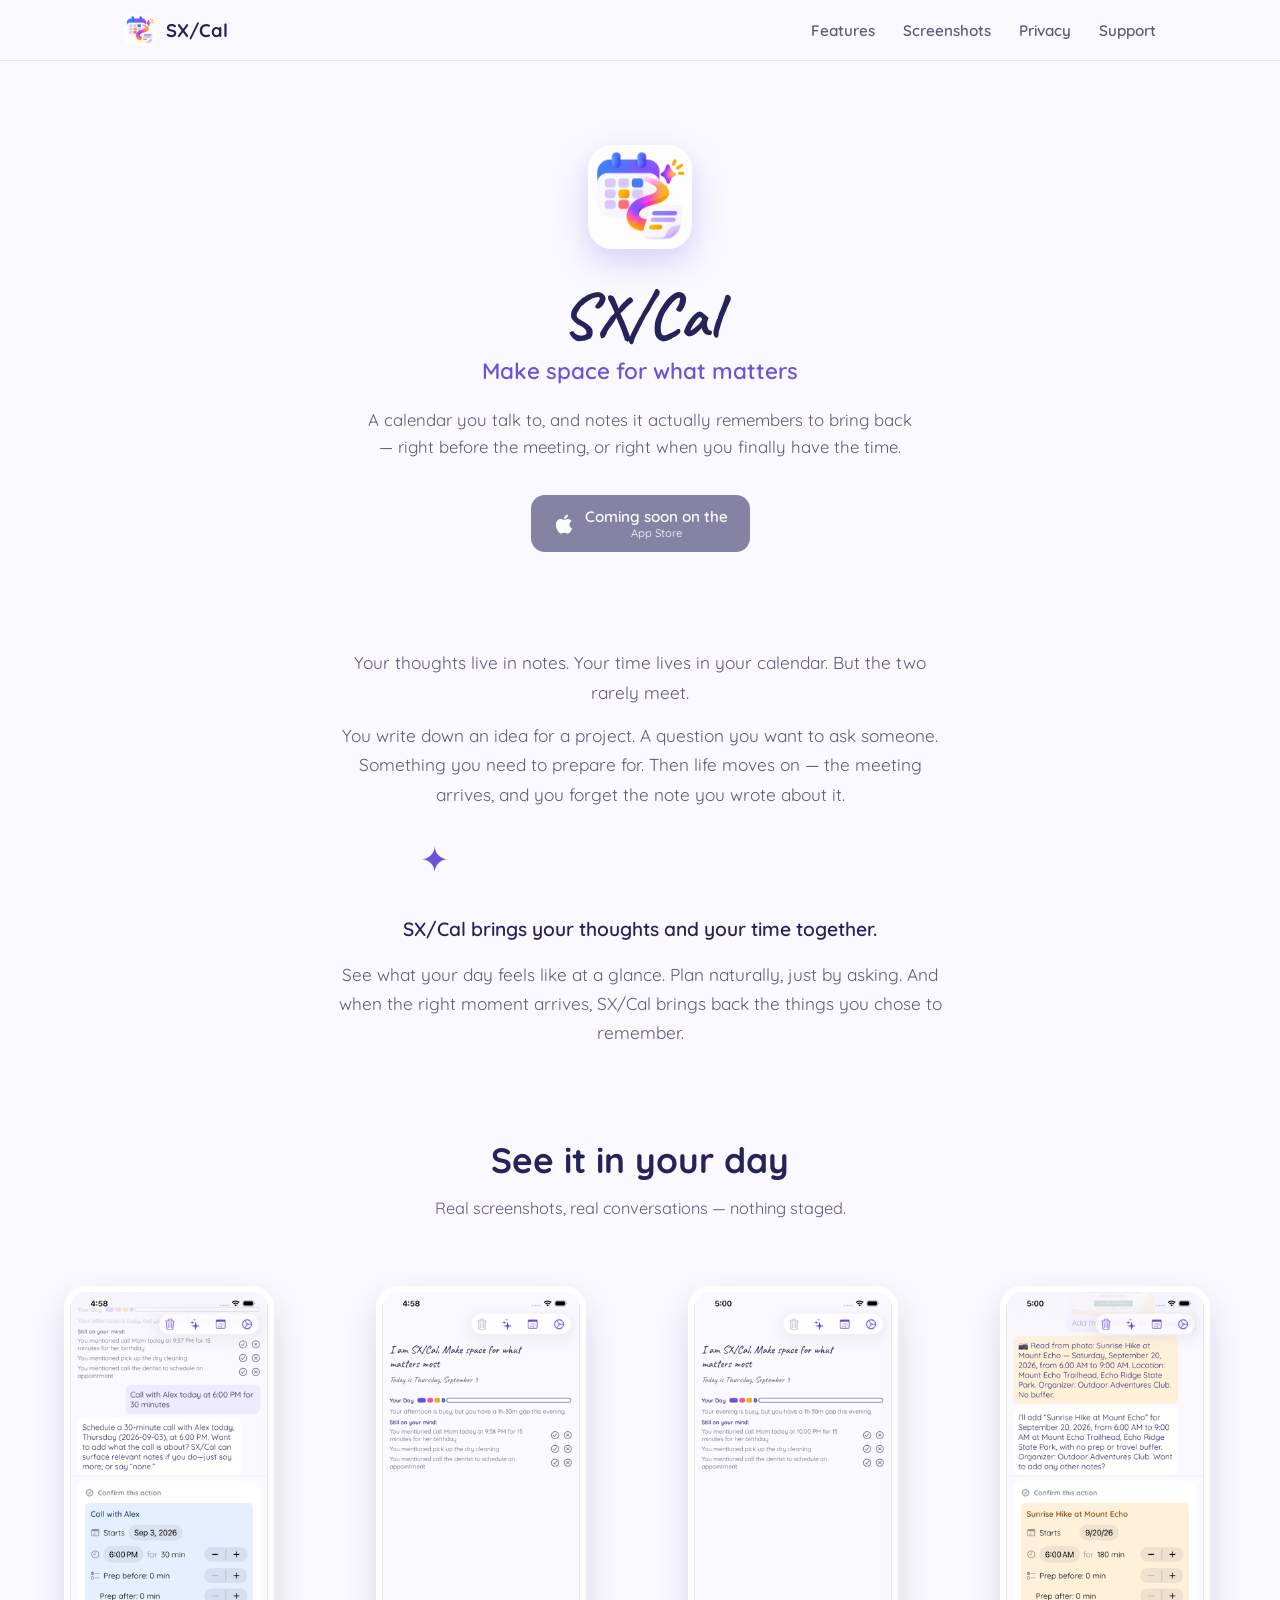
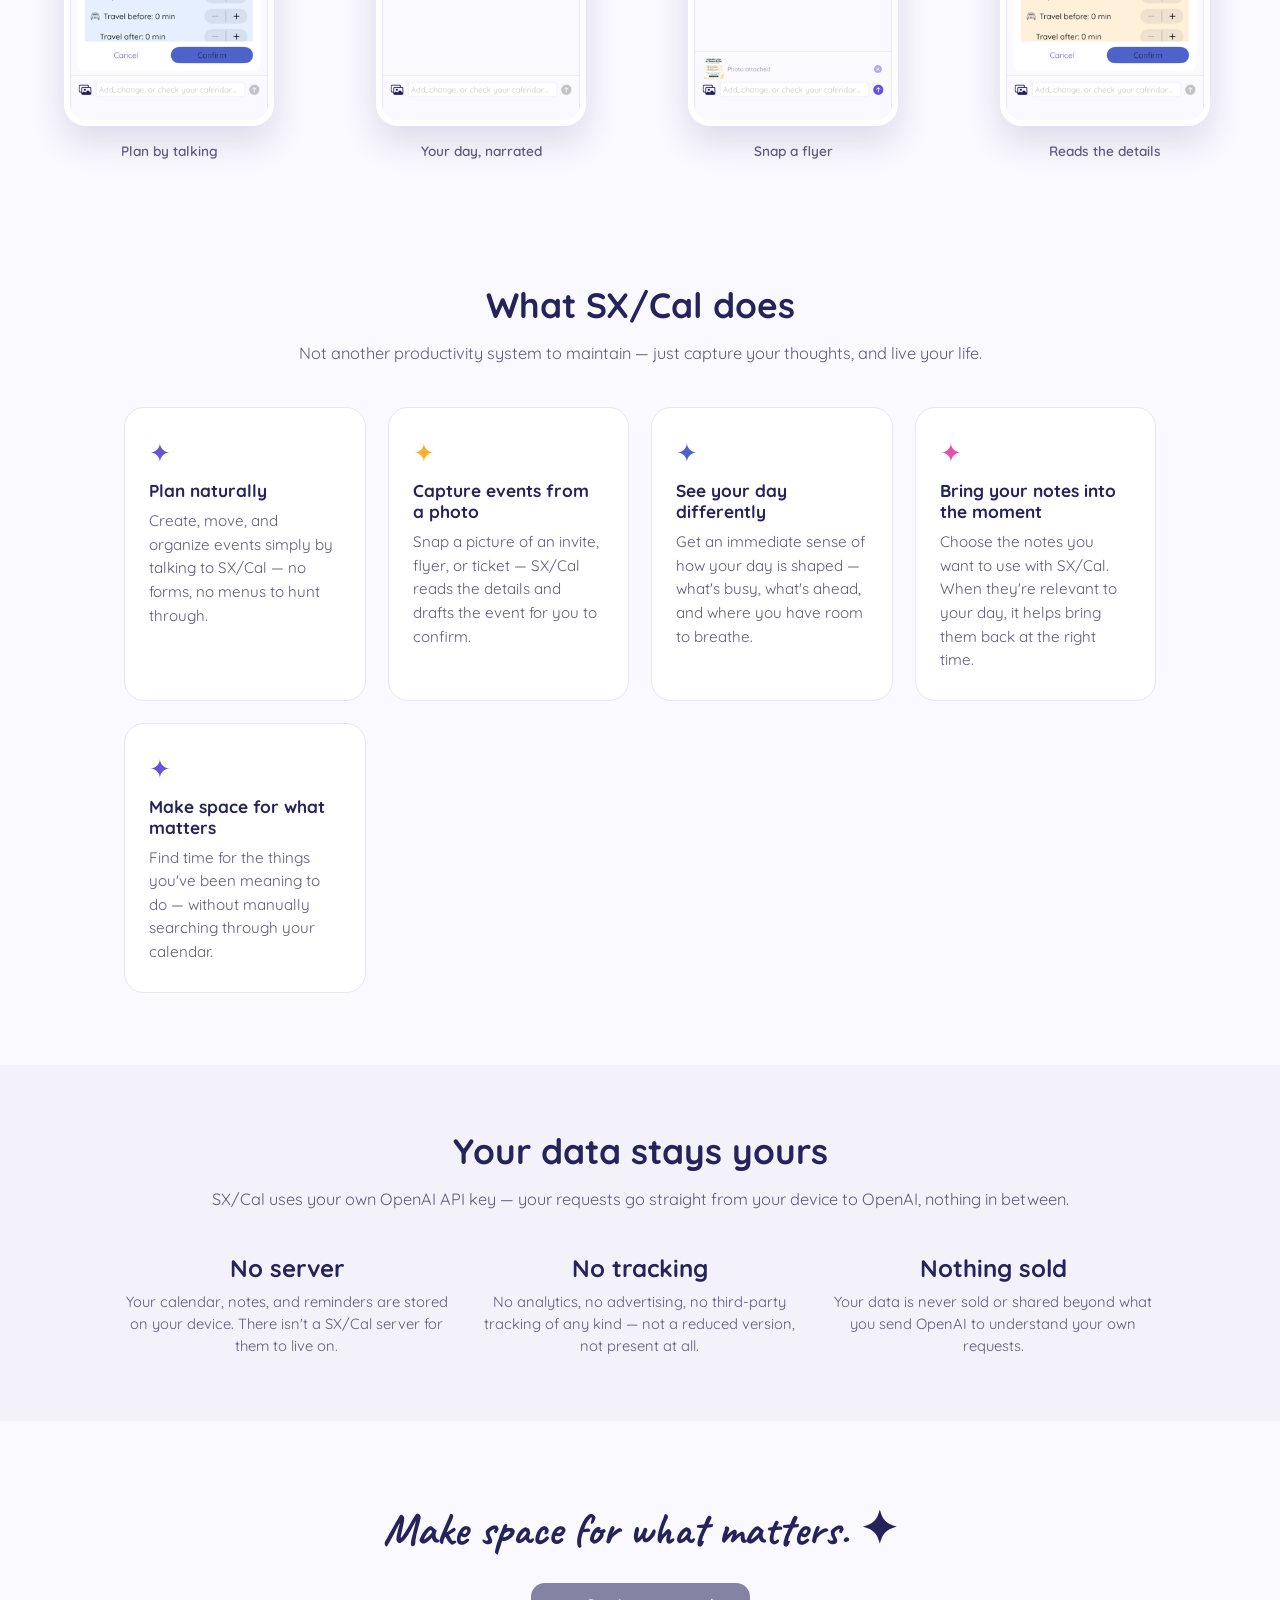
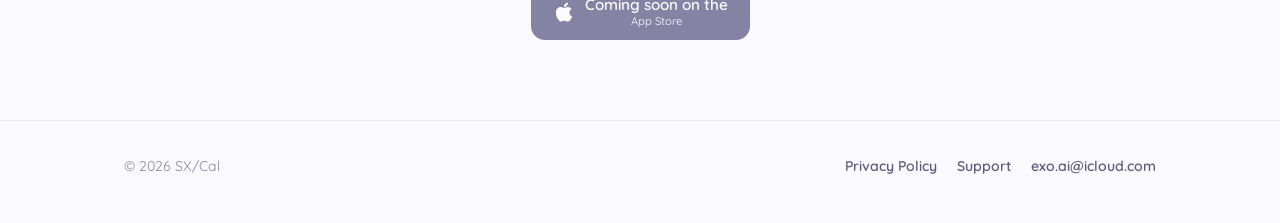
==== index.html @ a3d14779 "Initial site: marketing page, Privacy Policy, Support Marketing page (index.html) built from STORE_L" ====
<!DOCTYPE html>
<html lang="en">
<head>
<meta charset="UTF-8">
<meta name="viewport" content="width=device-width, initial-scale=1.0">
<title>SX/Cal — Make space for what matters</title>
<meta name="description" content="SX/Cal is a conversational calendar for iOS. Plan naturally, see your day at a glance, and bring your notes back into the moment they're relevant — with your own OpenAI key, nothing sold or tracked.">
<link rel="icon" type="image/png" href="assets/favicon-32.png">
<link rel="apple-touch-icon" href="assets/apple-touch-icon.png">
<link rel="preconnect" href="https://fonts.googleapis.com">
<link rel="preconnect" href="https://fonts.gstatic.com" crossorigin>
<link href="https://fonts.googleapis.com/css2?family=Quicksand:wght@400;500;600;700&family=Caveat:wght@600;700&display=swap" rel="stylesheet">
<style>
  :root {
    --indigo: #4E63C9;
    --purple: #6754D9;
    --pink: #E94EAF;
    --orange: #FFAF2D;
    --accent: var(--purple);

    --text-primary: #25235A;
    --text-secondary: #5E5B7A;
    --text-tertiary: #8B889F;

    --bg: #FAF9FF;
    --card: #FFFFFF;
    --subtle: #F3F1FA;
    --border: #E8E6F2;

    --font-body: 'Quicksand', -apple-system, BlinkMacSystemFont, sans-serif;
    --font-cursive: 'Caveat', cursive;
  }

  * { box-sizing: border-box; }

  html { scroll-behavior: smooth; }

  body {
    margin: 0;
    font-family: var(--font-body);
    background: var(--bg);
    color: var(--text-primary);
    -webkit-font-smoothing: antialiased;
    overflow-x: hidden;
  }

  a { color: var(--accent); }

  .wrap {
    max-width: 1080px;
    margin: 0 auto;
    padding: 0 24px;
  }

  /* ---------- Nav ---------- */
  nav {
    position: sticky;
    top: 0;
    z-index: 20;
    background: rgba(250, 249, 255, 0.85);
    backdrop-filter: blur(10px);
    -webkit-backdrop-filter: blur(10px);
    border-bottom: 1px solid var(--border);
  }
  .nav-inner {
    display: flex;
    align-items: center;
    justify-content: space-between;
    padding: 14px 24px;
    max-width: 1080px;
    margin: 0 auto;
  }
  .nav-brand {
    display: flex;
    align-items: center;
    gap: 10px;
    font-weight: 700;
    font-size: 1.15rem;
    color: var(--text-primary);
    text-decoration: none;
  }
  .nav-brand img { width: 32px; height: 32px; border-radius: 8px; }
  .nav-links {
    display: flex;
    gap: 28px;
    font-weight: 600;
    font-size: 0.95rem;
  }
  .nav-links a {
    color: var(--text-secondary);
    text-decoration: none;
  }
  .nav-links a:hover { color: var(--accent); }

  /* ---------- Hero ---------- */
  .hero {
    padding: 84px 0 56px;
    text-align: center;
  }
  .hero img.logo {
    width: 104px;
    height: 104px;
    border-radius: 24px;
    box-shadow: 0 12px 32px rgba(103, 84, 217, 0.25);
    margin-bottom: 28px;
  }
  .hero h1 {
    font-family: var(--font-cursive);
    font-weight: 700;
    font-size: clamp(2.6rem, 6vw, 4rem);
    margin: 0 0 6px;
    color: var(--text-primary);
    line-height: 1.1;
  }
  .hero .tagline {
    font-size: clamp(1.1rem, 2.4vw, 1.4rem);
    font-weight: 600;
    color: var(--accent);
    margin: 0 0 22px;
  }
  .hero .sub {
    max-width: 560px;
    margin: 0 auto 34px;
    color: var(--text-secondary);
    font-size: 1.05rem;
    line-height: 1.6;
  }

  .badge-row {
    display: flex;
    justify-content: center;
    gap: 14px;
    flex-wrap: wrap;
  }
  .store-badge {
    display: inline-flex;
    align-items: center;
    gap: 10px;
    background: var(--text-primary);
    color: #fff;
    padding: 12px 22px;
    border-radius: 14px;
    font-weight: 600;
    text-decoration: none;
    font-size: 0.95rem;
    opacity: 0.55;
    cursor: default;
  }
  .store-badge svg { width: 22px; height: 22px; }
  .store-badge small { display: block; font-weight: 500; font-size: 0.7rem; opacity: 0.8; }

  /* ---------- Story ---------- */
  .story {
    padding: 40px 0 20px;
    text-align: center;
  }
  .story p {
    max-width: 620px;
    margin: 0 auto 14px;
    color: var(--text-secondary);
    font-size: 1.08rem;
    line-height: 1.7;
  }
  .story p.punch {
    color: var(--text-primary);
    font-weight: 600;
    font-size: 1.2rem;
  }
  .story .divider {
    font-family: var(--font-cursive);
    font-size: 2.2rem;
    color: var(--accent);
    margin: 22px 0;
  }

  /* ---------- Screenshot showcase ---------- */
  .showcase {
    padding: 56px 0 8px;
    overflow: hidden;
  }
  .showcase-scroll {
    display: flex;
    gap: 22px;
    overflow-x: auto;
    padding: 8px 24px 28px;
    scroll-snap-type: x proximity;
    -webkit-overflow-scrolling: touch;
  }
  .showcase-scroll::-webkit-scrollbar { height: 8px; }
  .showcase-scroll::-webkit-scrollbar-thumb { background: var(--border); border-radius: 8px; }
  .shot {
    flex: 0 0 auto;
    width: 210px;
    scroll-snap-align: center;
    text-align: center;
  }
  .shot img {
    width: 100%;
    border-radius: 22px;
    border: 6px solid var(--card);
    box-shadow: 0 16px 34px rgba(37, 35, 90, 0.14);
  }
  .shot figcaption {
    margin-top: 12px;
    font-size: 0.85rem;
    font-weight: 600;
    color: var(--text-secondary);
  }

  /* ---------- Features ---------- */
  .features {
    padding: 72px 0;
  }
  .section-head {
    text-align: center;
    margin-bottom: 44px;
  }
  .section-head h2 {
    font-size: clamp(1.7rem, 3.4vw, 2.2rem);
    margin: 0 0 8px;
    color: var(--text-primary);
  }
  .section-head p {
    color: var(--text-secondary);
    font-size: 1.02rem;
  }
  .feature-grid {
    display: grid;
    grid-template-columns: repeat(auto-fit, minmax(240px, 1fr));
    gap: 22px;
  }
  .feature-card {
    background: var(--card);
    border: 1px solid var(--border);
    border-radius: 20px;
    padding: 28px 24px;
  }
  .feature-card .mark {
    font-size: 1.6rem;
    color: var(--accent);
    margin-bottom: 12px;
    display: block;
  }
  .feature-card h3 {
    margin: 0 0 8px;
    font-size: 1.08rem;
    color: var(--text-primary);
  }
  .feature-card p {
    margin: 0;
    color: var(--text-secondary);
    font-size: 0.95rem;
    line-height: 1.55;
  }
  .feature-card:nth-child(1) .mark { color: var(--purple); }
  .feature-card:nth-child(2) .mark { color: var(--orange); }
  .feature-card:nth-child(3) .mark { color: var(--indigo); }
  .feature-card:nth-child(4) .mark { color: var(--pink); }
  .feature-card:nth-child(5) .mark { color: var(--purple); }

  /* ---------- Trust ---------- */
  .trust {
    background: var(--subtle);
    padding: 64px 0;
  }
  .trust-grid {
    display: grid;
    grid-template-columns: repeat(auto-fit, minmax(220px, 1fr));
    gap: 28px;
    text-align: center;
  }
  .trust-item h3 {
    margin: 0 0 8px;
    font-size: 1.5rem;
    color: var(--text-primary);
  }
  .trust-item p {
    margin: 0;
    color: var(--text-secondary);
    font-size: 0.92rem;
    line-height: 1.5;
  }

  /* ---------- Final CTA ---------- */
  .cta {
    padding: 80px 0;
    text-align: center;
  }
  .cta h2 {
    font-family: var(--font-cursive);
    font-size: clamp(2rem, 4.5vw, 2.8rem);
    margin: 0 0 26px;
    color: var(--text-primary);
  }

  /* ---------- Footer ---------- */
  footer {
    border-top: 1px solid var(--border);
    padding: 36px 0 48px;
  }
  .footer-inner {
    display: flex;
    flex-wrap: wrap;
    gap: 18px;
    align-items: center;
    justify-content: space-between;
    font-size: 0.88rem;
    color: var(--text-tertiary);
  }
  .footer-links {
    display: flex;
    gap: 20px;
  }
  .footer-links a {
    color: var(--text-secondary);
    text-decoration: none;
    font-weight: 600;
  }
  .footer-links a:hover { color: var(--accent); }

  @media (max-width: 640px) {
    .nav-links { display: none; }
    .hero { padding: 56px 0 40px; }
    .footer-inner { flex-direction: column; align-items: flex-start; }
  }
</style>
</head>
<body>

<nav>
  <div class="nav-inner">
    <a class="nav-brand" href="#top">
      <img src="assets/logo-512.png" alt="SX/Cal">
      SX/Cal
    </a>
    <div class="nav-links">
      <a href="#features">Features</a>
      <a href="#screenshots">Screenshots</a>
      <a href="privacy.html">Privacy</a>
      <a href="support.html">Support</a>
    </div>
  </div>
</nav>

<header class="hero" id="top">
  <div class="wrap">
    <img class="logo" src="assets/logo-512.png" alt="SX/Cal app icon">
    <h1>SX/Cal</h1>
    <p class="tagline">Make space for what matters</p>
    <p class="sub">A calendar you talk to, and notes it actually remembers to bring back — right before the meeting, or right when you finally have the time.</p>
    <div class="badge-row">
      <span class="store-badge" title="Coming soon">
        <svg viewBox="0 0 384 512" fill="currentColor"><path d="M318.7 268.7c-.2-36.7 16.4-64.4 50-84.8-18.8-26.9-47.2-41.7-84.7-44.6-35.5-2.8-74.3 20.7-88.5 20.7-15 0-49.4-19.7-76.4-19.7C63.3 141 4 184.8 4 273.5q0 39.3 14.4 81.2c12.8 36.7 59 126.7 107.2 125.2 25.2-.6 43-17.9 75.8-17.9 31.8 0 48.3 17.9 76.4 17.9 48.6-.7 90.4-82.5 102.6-119.3-65.2-30.7-61.7-90-61.7-91.9zm-56.6-164.2c27.3-32.4 24.8-61.9 24-72.5-24.1 1.4-52 16.4-67.9 34.9-17.5 19.8-27.8 44.3-25.6 71.9 26.1 2 49.9-11.4 69.5-34.3z"/></svg>
        <span>Coming soon on the<br><small>App Store</small></span>
      </span>
    </div>
  </div>
</header>

<section class="story">
  <div class="wrap">
    <p>Your thoughts live in notes. Your time lives in your calendar. But the two rarely meet.</p>
    <p>You write down an idea for a project. A question you want to ask someone. Something you need to prepare for. Then life moves on — the meeting arrives, and you forget the note you wrote about it.</p>
    <p class="divider">✦</p>
    <p class="punch">SX/Cal brings your thoughts and your time together.</p>
    <p>See what your day feels like at a glance. Plan naturally, just by asking. And when the right moment arrives, SX/Cal brings back the things you chose to remember.</p>
  </div>
</section>

<section class="showcase" id="screenshots">
  <div class="section-head wrap">
    <h2>See it in your day</h2>
    <p>Real screenshots, real conversations — nothing staged.</p>
  </div>
  <div class="showcase-scroll">
    <figure class="shot">
      <img src="assets/screenshots/01_ChatCreatesEvent.png" alt="Creating an event by chatting naturally with SX/Cal" loading="lazy">
      <figcaption>Plan by talking</figcaption>
    </figure>
    <figure class="shot">
      <img src="assets/screenshots/02_DayNarrationAndReminders.png" alt="A written summary of the day plus reminders still on your mind" loading="lazy">
      <figcaption>Your day, narrated</figcaption>
    </figure>
    <figure class="shot">
      <img src="assets/screenshots/06_PhotoAttached.png" alt="A photo of an event flyer attached in chat" loading="lazy">
      <figcaption>Snap a flyer</figcaption>
    </figure>
    <figure class="shot">
      <img src="assets/screenshots/07_PhotoToEvent.png" alt="SX/Cal reading the details from a photo into a draft event" loading="lazy">
      <figcaption>Reads the details</figcaption>
    </figure>
    <figure class="shot">
      <img src="assets/screenshots/05_Calendar.png" alt="The calendar view showing a day's events" loading="lazy">
      <figcaption>A real calendar view</figcaption>
    </figure>
    <figure class="shot">
      <img src="assets/screenshots/08_CreateNote.png" alt="Writing a note inside SX/Cal" loading="lazy">
      <figcaption>Notes that stay close</figcaption>
    </figure>
    <figure class="shot">
      <img src="assets/screenshots/03_ReminderInitiatesChat.png" alt="Checking off a reminder routes into a real chat confirmation" loading="lazy">
      <figcaption>Reminders that follow through</figcaption>
    </figure>
  </div>
</section>

<section class="features" id="features">
  <div class="wrap">
    <div class="section-head">
      <h2>What SX/Cal does</h2>
      <p>Not another productivity system to maintain — just capture your thoughts, and live your life.</p>
    </div>
    <div class="feature-grid">
      <div class="feature-card">
        <span class="mark">✦</span>
        <h3>Plan naturally</h3>
        <p>Create, move, and organize events simply by talking to SX/Cal — no forms, no menus to hunt through.</p>
      </div>
      <div class="feature-card">
        <span class="mark">✦</span>
        <h3>Capture events from a photo</h3>
        <p>Snap a picture of an invite, flyer, or ticket — SX/Cal reads the details and drafts the event for you to confirm.</p>
      </div>
      <div class="feature-card">
        <span class="mark">✦</span>
        <h3>See your day differently</h3>
        <p>Get an immediate sense of how your day is shaped — what's busy, what's ahead, and where you have room to breathe.</p>
      </div>
      <div class="feature-card">
        <span class="mark">✦</span>
        <h3>Bring your notes into the moment</h3>
        <p>Choose the notes you want to use with SX/Cal. When they're relevant to your day, it helps bring them back at the right time.</p>
      </div>
      <div class="feature-card">
        <span class="mark">✦</span>
        <h3>Make space for what matters</h3>
        <p>Find time for the things you've been meaning to do — without manually searching through your calendar.</p>
      </div>
    </div>
  </div>
</section>

<section class="trust">
  <div class="wrap">
    <div class="section-head">
      <h2>Your data stays yours</h2>
      <p>SX/Cal uses your own OpenAI API key — your requests go straight from your device to OpenAI, nothing in between.</p>
    </div>
    <div class="trust-grid">
      <div class="trust-item">
        <h3>No server</h3>
        <p>Your calendar, notes, and reminders are stored on your device. There isn't a SX/Cal server for them to live on.</p>
      </div>
      <div class="trust-item">
        <h3>No tracking</h3>
        <p>No analytics, no advertising, no third-party tracking of any kind — not a reduced version, not present at all.</p>
      </div>
      <div class="trust-item">
        <h3>Nothing sold</h3>
        <p>Your data is never sold or shared beyond what you send OpenAI to understand your own requests.</p>
      </div>
    </div>
  </div>
</section>

<section class="cta">
  <div class="wrap">
    <h2>Make space for what matters. ✦</h2>
    <div class="badge-row">
      <span class="store-badge" title="Coming soon">
        <svg viewBox="0 0 384 512" fill="currentColor"><path d="M318.7 268.7c-.2-36.7 16.4-64.4 50-84.8-18.8-26.9-47.2-41.7-84.7-44.6-35.5-2.8-74.3 20.7-88.5 20.7-15 0-49.4-19.7-76.4-19.7C63.3 141 4 184.8 4 273.5q0 39.3 14.4 81.2c12.8 36.7 59 126.7 107.2 125.2 25.2-.6 43-17.9 75.8-17.9 31.8 0 48.3 17.9 76.4 17.9 48.6-.7 90.4-82.5 102.6-119.3-65.2-30.7-61.7-90-61.7-91.9zm-56.6-164.2c27.3-32.4 24.8-61.9 24-72.5-24.1 1.4-52 16.4-67.9 34.9-17.5 19.8-27.8 44.3-25.6 71.9 26.1 2 49.9-11.4 69.5-34.3z"/></svg>
        <span>Coming soon on the<br><small>App Store</small></span>
      </span>
    </div>
  </div>
</section>

<footer>
  <div class="wrap footer-inner">
    <span>© 2026 SX/Cal</span>
    <div class="footer-links">
      <a href="privacy.html">Privacy Policy</a>
      <a href="support.html">Support</a>
      <a href="mailto:exo.ai@icloud.com">exo.ai@icloud.com</a>
    </div>
  </div>
</footer>

</body>
</html>
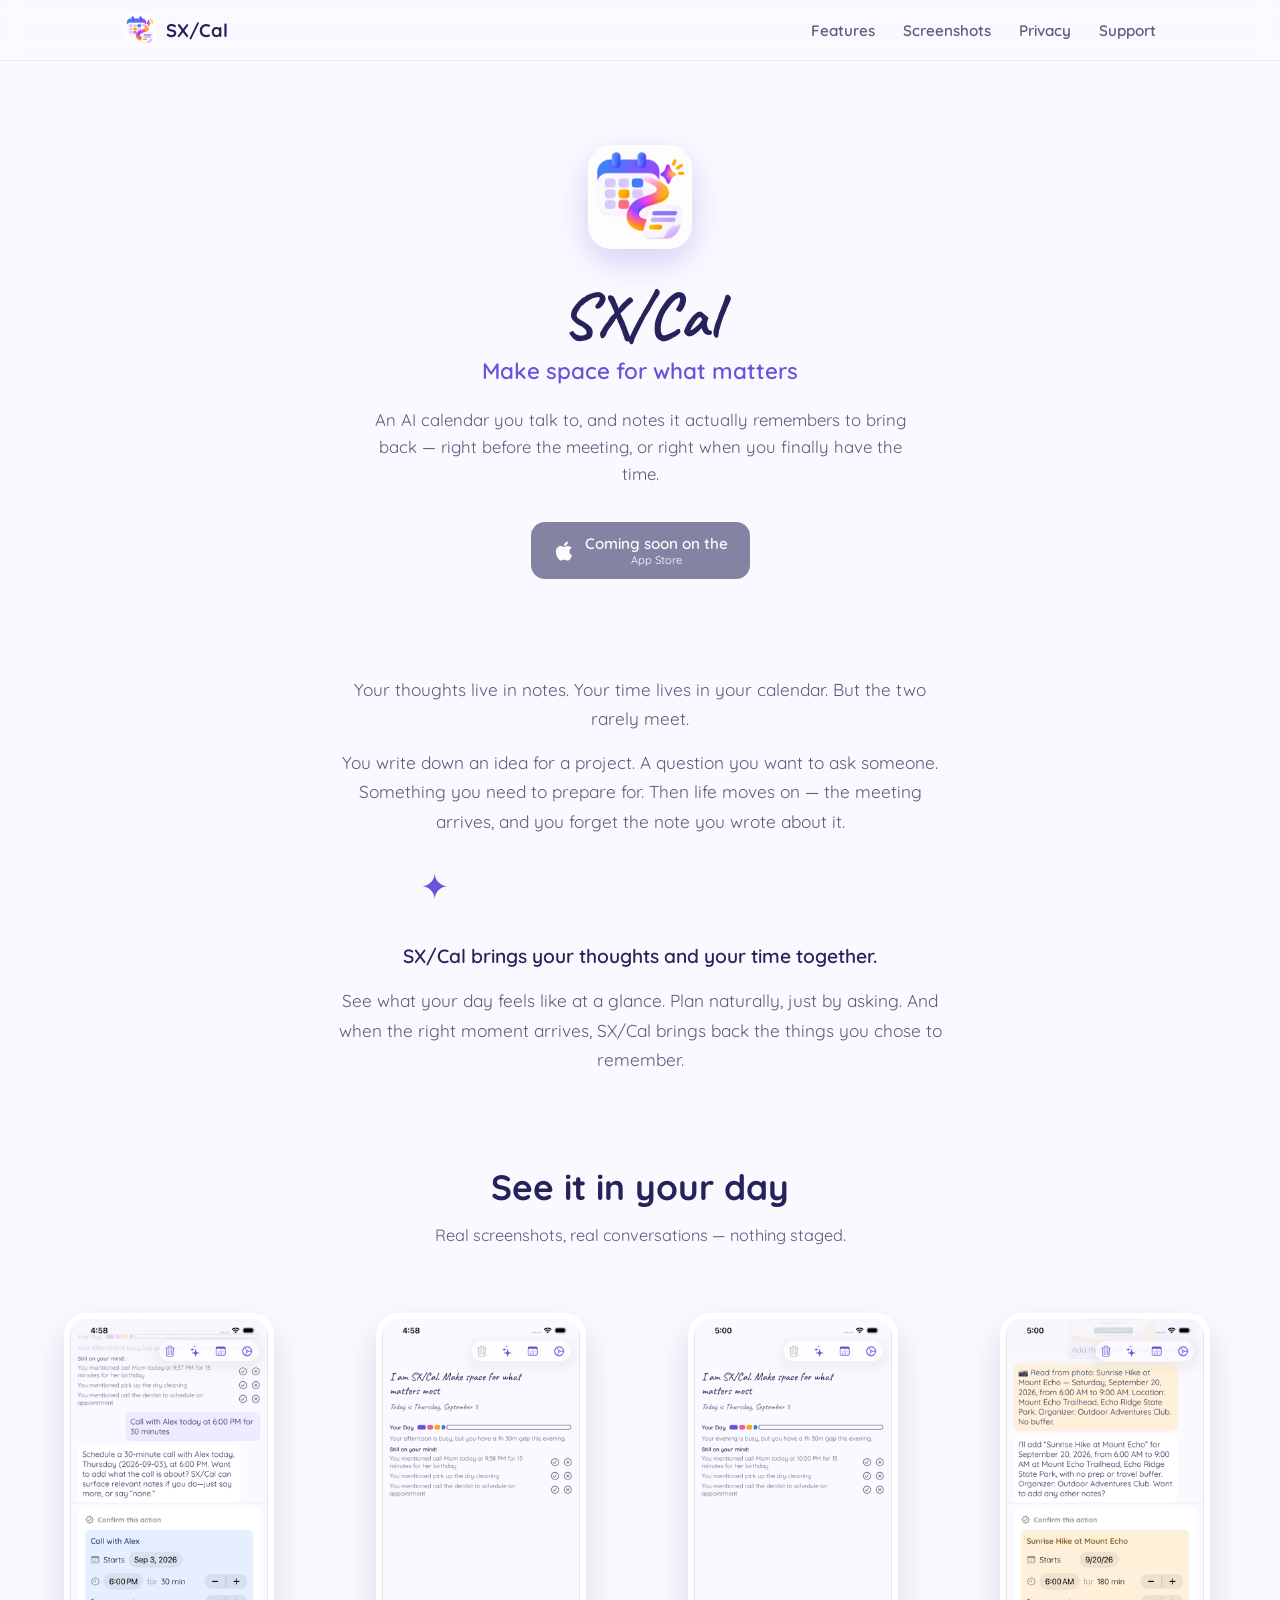
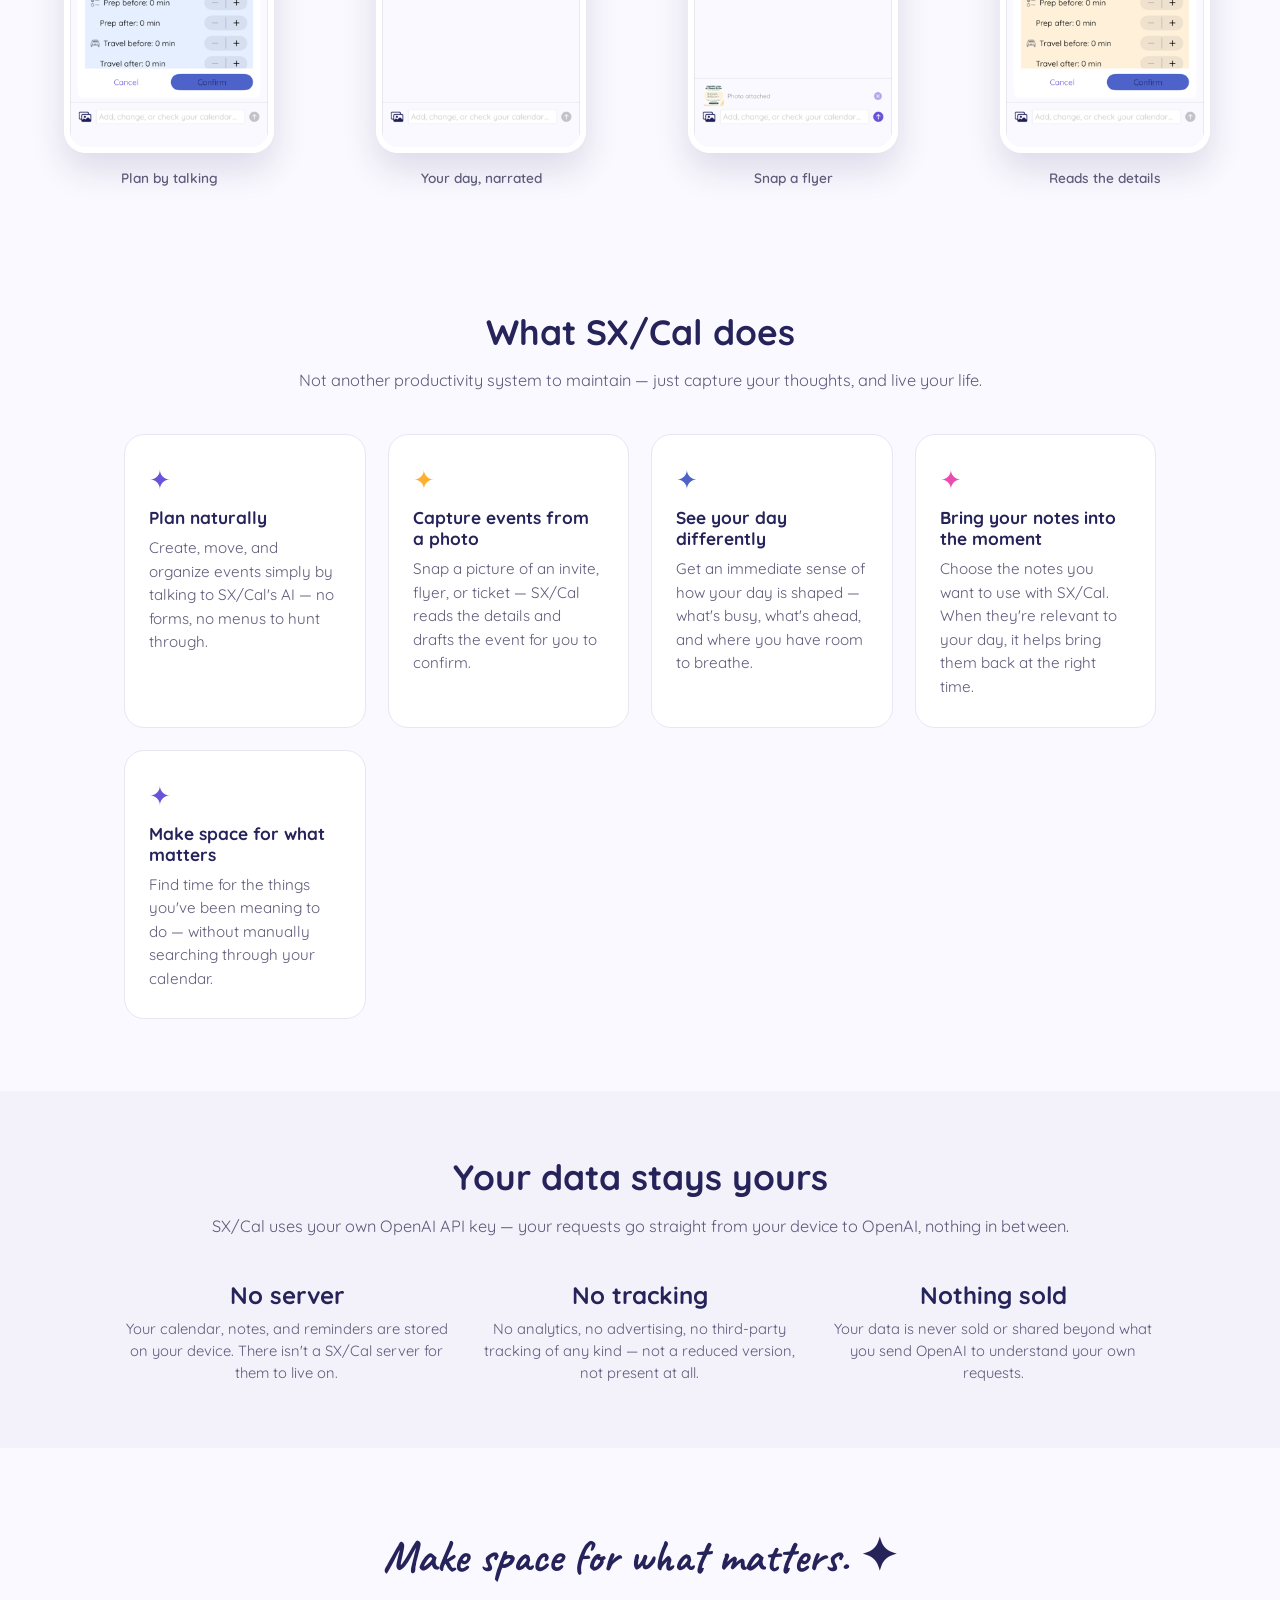
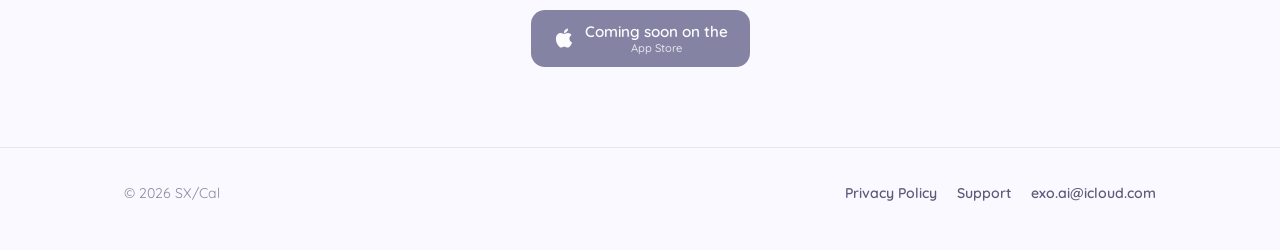
==== commit 3281a2a5: "Close the "AI" keyword gap; add meta keywords and Open Graph/Twitter tags The word "AI" appeared now" ====
--- a/index.html
+++ b/index.html
@@ -4,7 +4,21 @@
 <meta charset="UTF-8">
 <meta name="viewport" content="width=device-width, initial-scale=1.0">
 <title>SX/Cal — Make space for what matters</title>
-<meta name="description" content="SX/Cal is a conversational calendar for iOS. Plan naturally, see your day at a glance, and bring your notes back into the moment they're relevant — with your own OpenAI key, nothing sold or tracked.">
+<meta name="description" content="SX/Cal is an AI calendar for iOS — talk to it to plan your day, snap a photo to create an event, and get your notes back at the moment they matter. Uses your own OpenAI key; nothing sold or tracked.">
+<meta name="keywords" content="AI calendar app, AI calendar, conversational calendar, calendar assistant, notes and calendar app, photo to calendar event, OpenAI calendar app, bring your own API key, iOS calendar app">
+<link rel="canonical" href="https://alessiot.github.io/sxcal-site/">
+
+<meta property="og:type" content="website">
+<meta property="og:url" content="https://alessiot.github.io/sxcal-site/">
+<meta property="og:title" content="SX/Cal — Make space for what matters">
+<meta property="og:description" content="An AI calendar for iOS — talk to it to plan your day, snap a photo to create an event, and get your notes back at the moment they matter.">
+<meta property="og:image" content="https://alessiot.github.io/sxcal-site/assets/logo-512.png">
+
+<meta name="twitter:card" content="summary">
+<meta name="twitter:title" content="SX/Cal — Make space for what matters">
+<meta name="twitter:description" content="An AI calendar for iOS — talk to it to plan your day, snap a photo to create an event, and get your notes back at the moment they matter.">
+<meta name="twitter:image" content="https://alessiot.github.io/sxcal-site/assets/logo-512.png">
+
 <link rel="icon" type="image/png" href="assets/favicon-32.png">
 <link rel="apple-touch-icon" href="assets/apple-touch-icon.png">
 <link rel="preconnect" href="https://fonts.googleapis.com">
@@ -347,7 +361,7 @@
     <img class="logo" src="assets/logo-512.png" alt="SX/Cal app icon">
     <h1>SX/Cal</h1>
     <p class="tagline">Make space for what matters</p>
-    <p class="sub">A calendar you talk to, and notes it actually remembers to bring back — right before the meeting, or right when you finally have the time.</p>
+    <p class="sub">An AI calendar you talk to, and notes it actually remembers to bring back — right before the meeting, or right when you finally have the time.</p>
     <div class="badge-row">
       <span class="store-badge" title="Coming soon">
         <svg viewBox="0 0 384 512" fill="currentColor"><path d="M318.7 268.7c-.2-36.7 16.4-64.4 50-84.8-18.8-26.9-47.2-41.7-84.7-44.6-35.5-2.8-74.3 20.7-88.5 20.7-15 0-49.4-19.7-76.4-19.7C63.3 141 4 184.8 4 273.5q0 39.3 14.4 81.2c12.8 36.7 59 126.7 107.2 125.2 25.2-.6 43-17.9 75.8-17.9 31.8 0 48.3 17.9 76.4 17.9 48.6-.7 90.4-82.5 102.6-119.3-65.2-30.7-61.7-90-61.7-91.9zm-56.6-164.2c27.3-32.4 24.8-61.9 24-72.5-24.1 1.4-52 16.4-67.9 34.9-17.5 19.8-27.8 44.3-25.6 71.9 26.1 2 49.9-11.4 69.5-34.3z"/></svg>
@@ -414,7 +428,7 @@
       <div class="feature-card">
         <span class="mark">✦</span>
         <h3>Plan naturally</h3>
-        <p>Create, move, and organize events simply by talking to SX/Cal — no forms, no menus to hunt through.</p>
+        <p>Create, move, and organize events simply by talking to SX/Cal's AI — no forms, no menus to hunt through.</p>
       </div>
       <div class="feature-card">
         <span class="mark">✦</span>
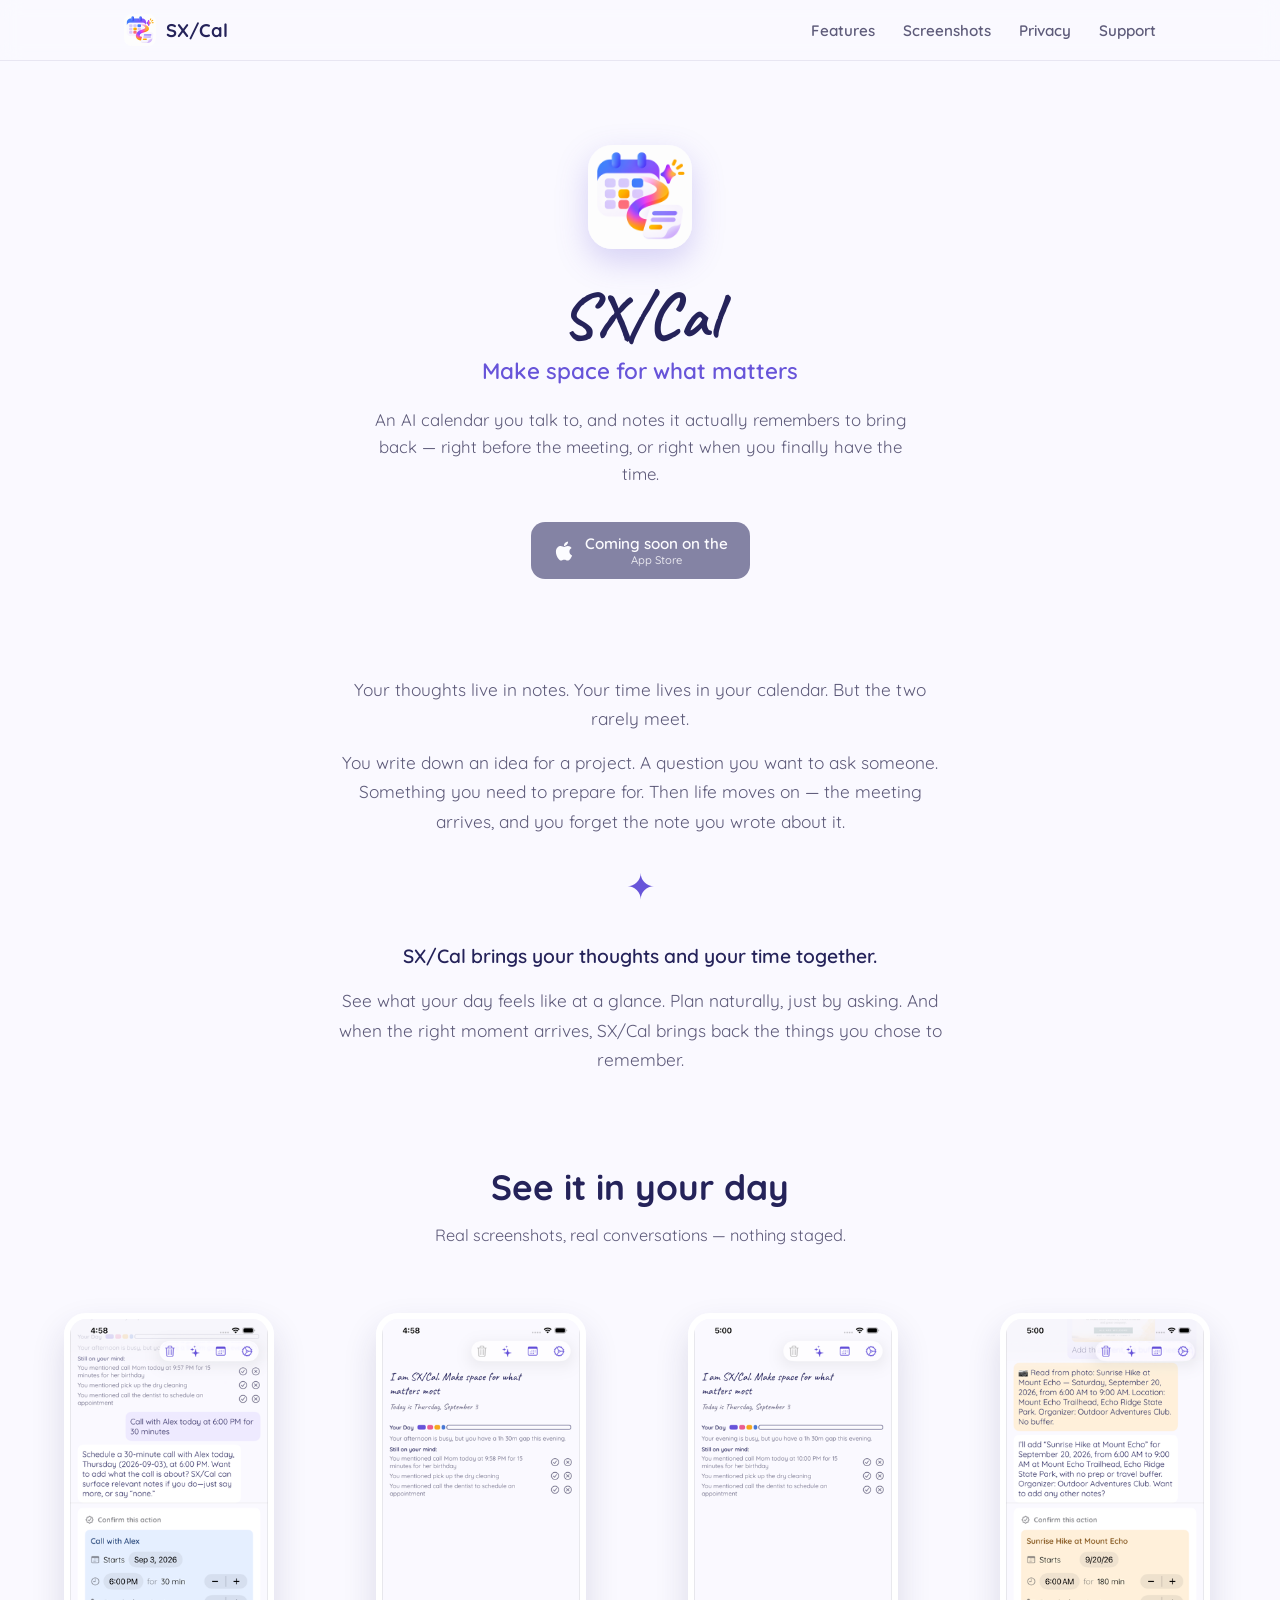
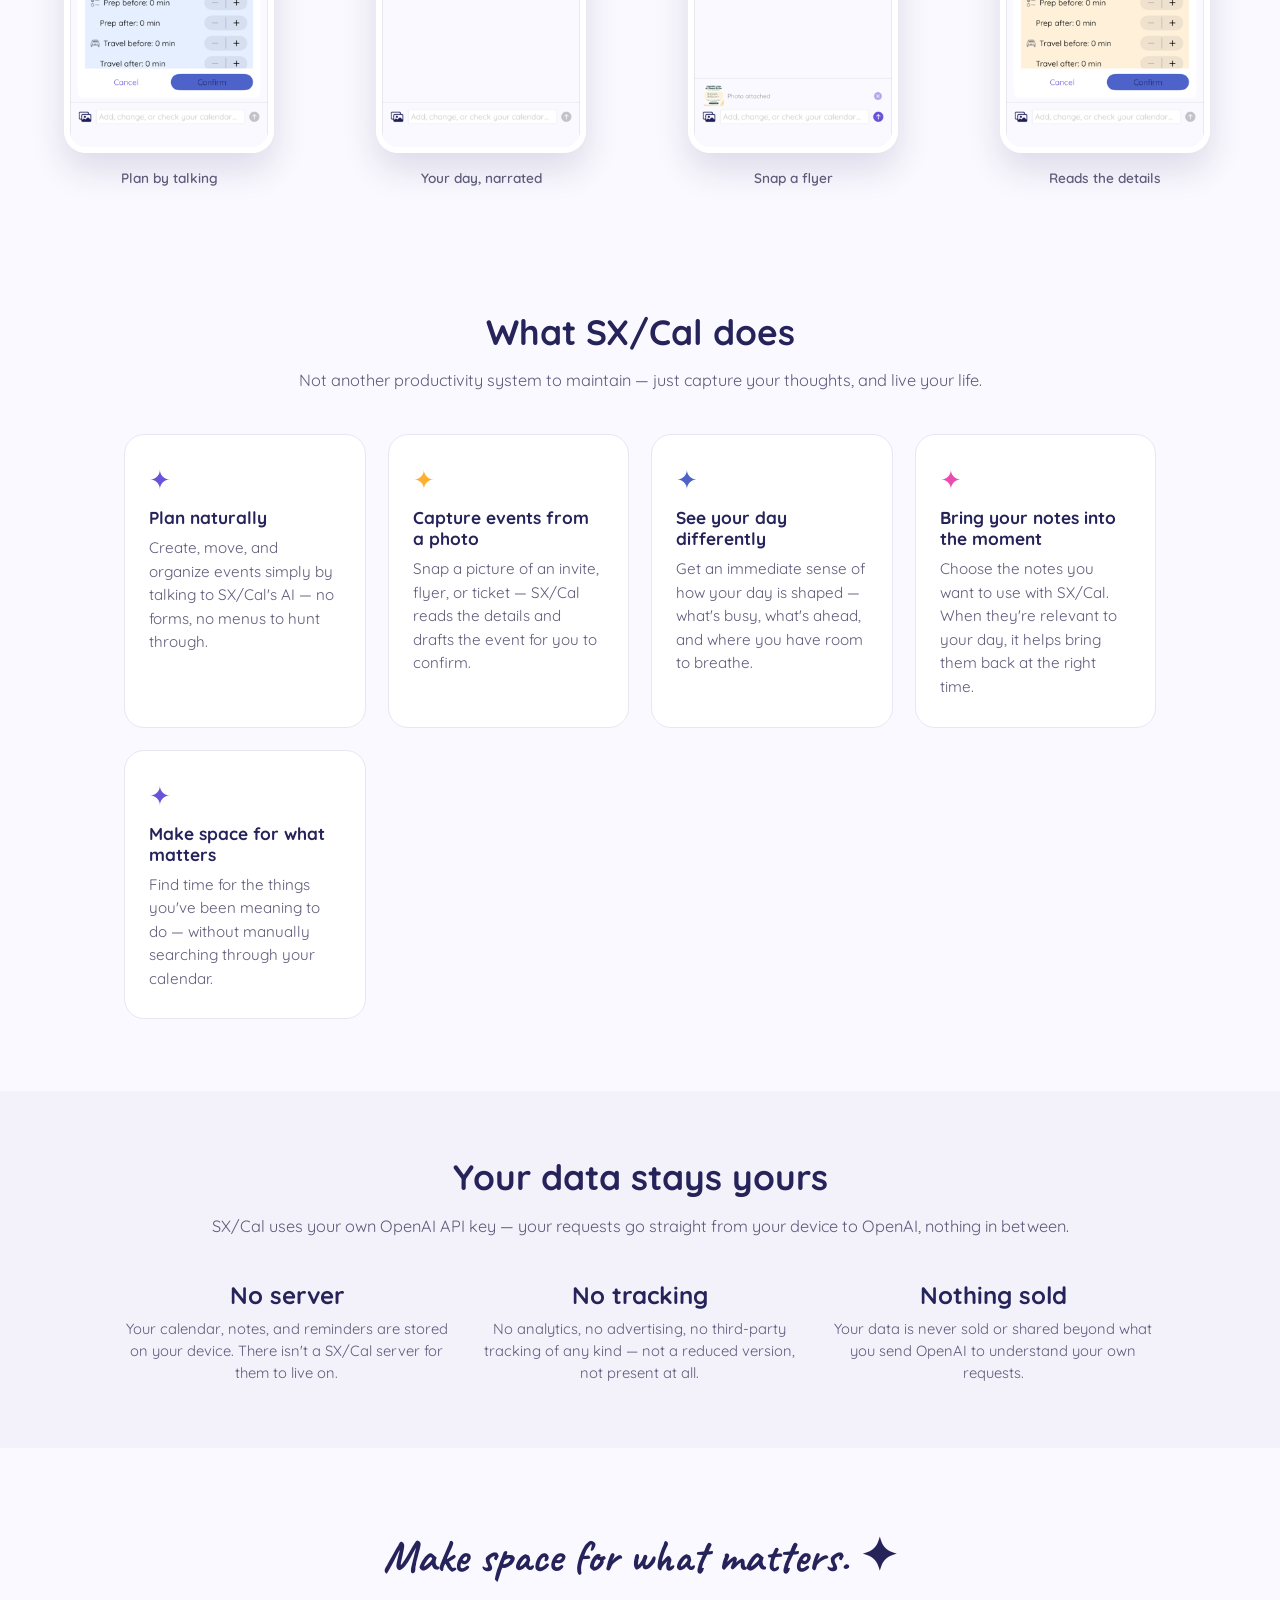
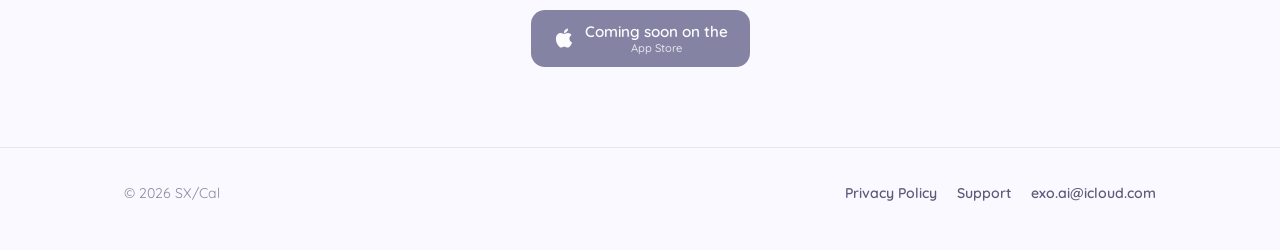
==== commit ecf911ca: "Fix the ✦ divider sitting off-center Real CSS bug, not a font-rendering quirk — measured the element" ====
--- a/index.html
+++ b/index.html
@@ -6,6 +6,7 @@
 <title>SX/Cal — Make space for what matters</title>
 <meta name="description" content="SX/Cal is an AI calendar for iOS — talk to it to plan your day, snap a photo to create an event, and get your notes back at the moment they matter. Uses your own OpenAI key; nothing sold or tracked.">
 <meta name="keywords" content="AI calendar app, AI calendar, conversational calendar, calendar assistant, notes and calendar app, photo to calendar event, OpenAI calendar app, bring your own API key, iOS calendar app">
+<meta name="google-site-verification" content="1QwPXXQ7FURwpLPTMQZKyQITwb0ZtDo4U5KvMkXM1xg" />
 <link rel="canonical" href="https://alessiot.github.io/sxcal-site/">
 
 <meta property="og:type" content="website">
@@ -19,6 +20,31 @@
 <meta name="twitter:description" content="An AI calendar for iOS — talk to it to plan your day, snap a photo to create an event, and get your notes back at the moment they matter.">
 <meta name="twitter:image" content="https://alessiot.github.io/sxcal-site/assets/logo-512.png">
 
+<script type="application/ld+json">
+{
+  "@context": "https://schema.org",
+  "@type": "SoftwareApplication",
+  "name": "SX/Cal",
+  "description": "SX/Cal is an AI calendar for iOS — talk to it to plan your day, snap a photo to create an event, and get your notes back at the moment they matter. Uses your own OpenAI key; nothing sold or tracked.",
+  "url": "https://alessiot.github.io/sxcal-site/",
+  "image": "https://alessiot.github.io/sxcal-site/assets/logo-512.png",
+  "operatingSystem": "iOS",
+  "applicationCategory": "ProductivityApplication",
+  "featureList": [
+    "Plan naturally: create, move, and organize events simply by talking to SX/Cal's AI",
+    "Capture events from a photo: snap a picture of an invite, flyer, or ticket and SX/Cal drafts the event",
+    "See your day differently: an immediate sense of how the day is shaped, what's busy and what's ahead",
+    "Bring your notes into the moment: notes you choose to use with SX/Cal surface when they're relevant to your day",
+    "Make space for what matters: find time for things you've been meaning to do without manually searching your calendar"
+  ],
+  "screenshot": [
+    "https://alessiot.github.io/sxcal-site/assets/screenshots/01_ChatCreatesEvent.png",
+    "https://alessiot.github.io/sxcal-site/assets/screenshots/02_DayNarrationAndReminders.png",
+    "https://alessiot.github.io/sxcal-site/assets/screenshots/05_Calendar.png",
+    "https://alessiot.github.io/sxcal-site/assets/screenshots/07_PhotoToEvent.png"
+  ]
+}
+</script>
 <link rel="icon" type="image/png" href="assets/favicon-32.png">
 <link rel="apple-touch-icon" href="assets/apple-touch-icon.png">
 <link rel="preconnect" href="https://fonts.googleapis.com">
@@ -184,7 +210,7 @@
     font-family: var(--font-cursive);
     font-size: 2.2rem;
     color: var(--accent);
-    margin: 22px 0;
+    margin: 22px auto;
   }
 
   /* ---------- Screenshot showcase ---------- */
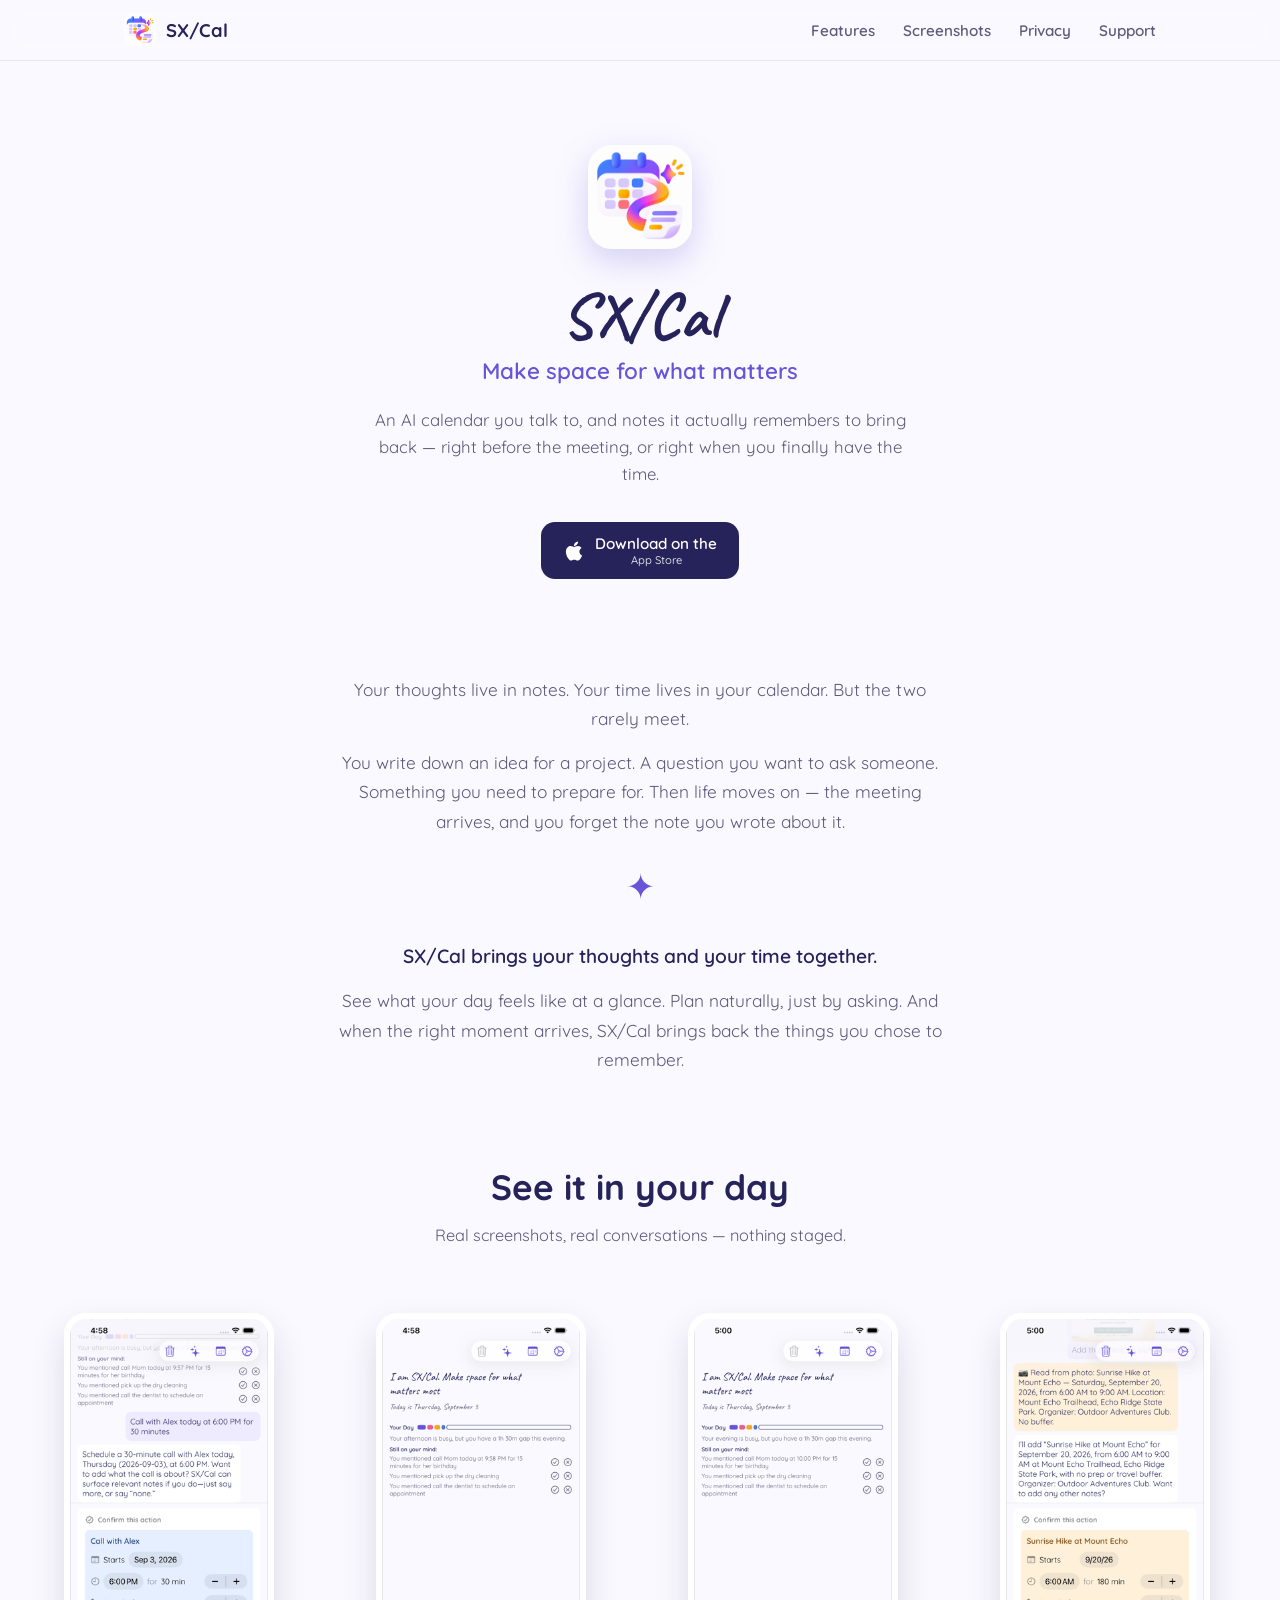
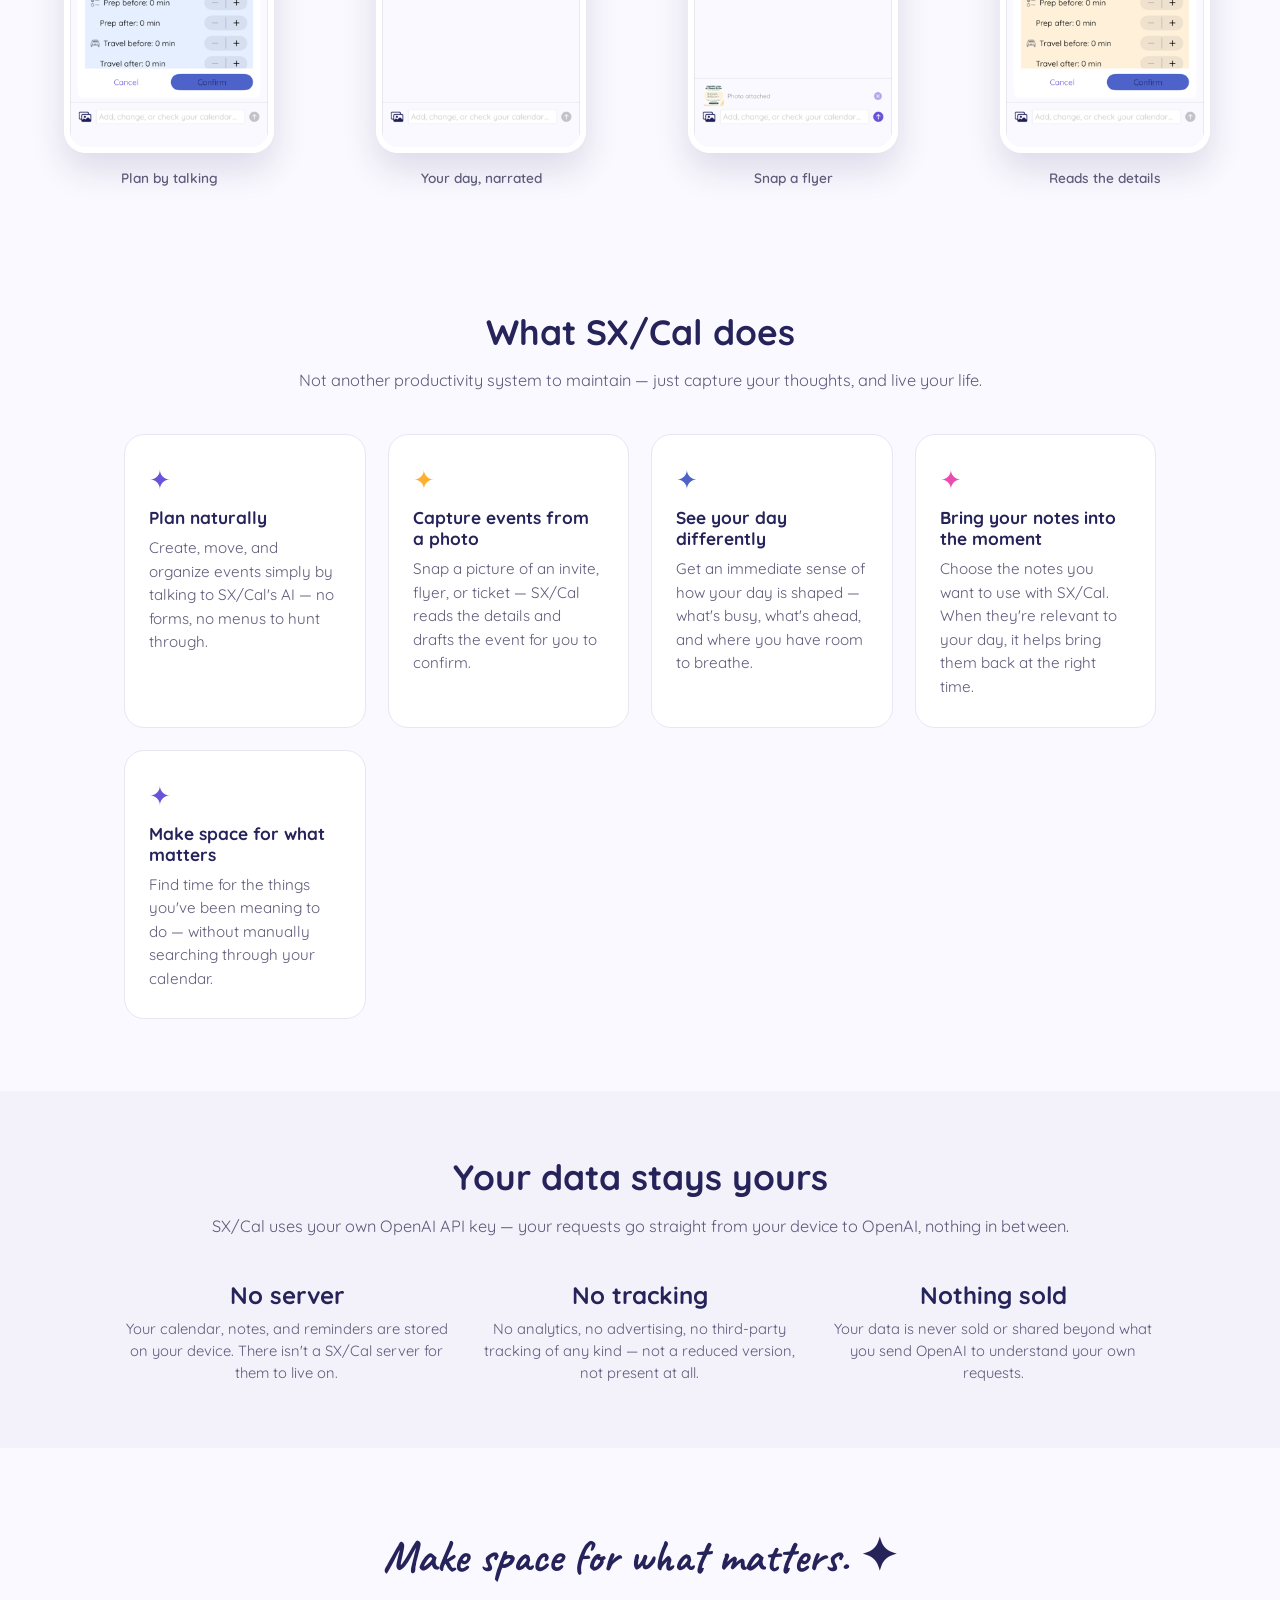
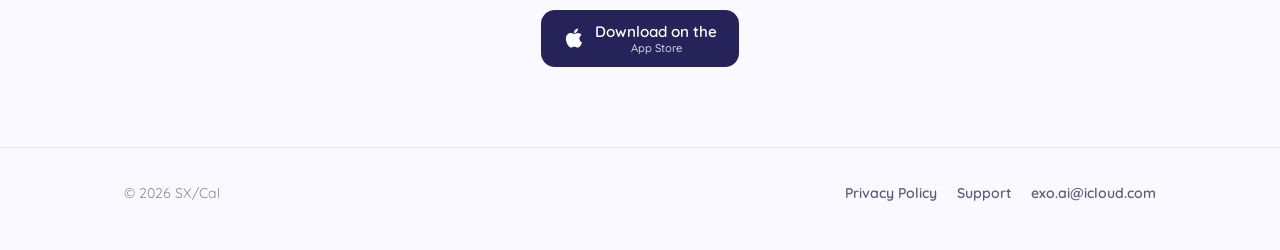
==== commit 7fea5c67: "SX/Cal is live — add the real App Store link Verified reachable before touching anything: 200, page " ====
--- a/index.html
+++ b/index.html
@@ -28,6 +28,7 @@
   "description": "SX/Cal is an AI calendar for iOS — talk to it to plan your day, snap a photo to create an event, and get your notes back at the moment they matter. Uses your own OpenAI key; nothing sold or tracked.",
   "url": "https://alessiot.github.io/sxcal-site/",
   "image": "https://alessiot.github.io/sxcal-site/assets/logo-512.png",
+  "downloadUrl": "https://apps.apple.com/us/app/sx-cal/id6808290132",
   "operatingSystem": "iOS",
   "applicationCategory": "ProductivityApplication",
   "featureList": [
@@ -183,9 +184,9 @@
     font-weight: 600;
     text-decoration: none;
     font-size: 0.95rem;
-    opacity: 0.55;
-    cursor: default;
-  }
+    transition: transform 0.15s ease, opacity 0.15s ease;
+  }
+  .store-badge:hover { opacity: 0.85; transform: translateY(-1px); }
   .store-badge svg { width: 22px; height: 22px; }
   .store-badge small { display: block; font-weight: 500; font-size: 0.7rem; opacity: 0.8; }
 
@@ -389,10 +390,10 @@
     <p class="tagline">Make space for what matters</p>
     <p class="sub">An AI calendar you talk to, and notes it actually remembers to bring back — right before the meeting, or right when you finally have the time.</p>
     <div class="badge-row">
-      <span class="store-badge" title="Coming soon">
+      <a class="store-badge" href="https://apps.apple.com/us/app/sx-cal/id6808290132" target="_blank" rel="noopener">
         <svg viewBox="0 0 384 512" fill="currentColor"><path d="M318.7 268.7c-.2-36.7 16.4-64.4 50-84.8-18.8-26.9-47.2-41.7-84.7-44.6-35.5-2.8-74.3 20.7-88.5 20.7-15 0-49.4-19.7-76.4-19.7C63.3 141 4 184.8 4 273.5q0 39.3 14.4 81.2c12.8 36.7 59 126.7 107.2 125.2 25.2-.6 43-17.9 75.8-17.9 31.8 0 48.3 17.9 76.4 17.9 48.6-.7 90.4-82.5 102.6-119.3-65.2-30.7-61.7-90-61.7-91.9zm-56.6-164.2c27.3-32.4 24.8-61.9 24-72.5-24.1 1.4-52 16.4-67.9 34.9-17.5 19.8-27.8 44.3-25.6 71.9 26.1 2 49.9-11.4 69.5-34.3z"/></svg>
-        <span>Coming soon on the<br><small>App Store</small></span>
-      </span>
+        <span>Download on the<br><small>App Store</small></span>
+      </a>
     </div>
   </div>
 </header>
@@ -507,10 +508,10 @@
   <div class="wrap">
     <h2>Make space for what matters. ✦</h2>
     <div class="badge-row">
-      <span class="store-badge" title="Coming soon">
+      <a class="store-badge" href="https://apps.apple.com/us/app/sx-cal/id6808290132" target="_blank" rel="noopener">
         <svg viewBox="0 0 384 512" fill="currentColor"><path d="M318.7 268.7c-.2-36.7 16.4-64.4 50-84.8-18.8-26.9-47.2-41.7-84.7-44.6-35.5-2.8-74.3 20.7-88.5 20.7-15 0-49.4-19.7-76.4-19.7C63.3 141 4 184.8 4 273.5q0 39.3 14.4 81.2c12.8 36.7 59 126.7 107.2 125.2 25.2-.6 43-17.9 75.8-17.9 31.8 0 48.3 17.9 76.4 17.9 48.6-.7 90.4-82.5 102.6-119.3-65.2-30.7-61.7-90-61.7-91.9zm-56.6-164.2c27.3-32.4 24.8-61.9 24-72.5-24.1 1.4-52 16.4-67.9 34.9-17.5 19.8-27.8 44.3-25.6 71.9 26.1 2 49.9-11.4 69.5-34.3z"/></svg>
-        <span>Coming soon on the<br><small>App Store</small></span>
-      </span>
+        <span>Download on the<br><small>App Store</small></span>
+      </a>
     </div>
   </div>
 </section>
